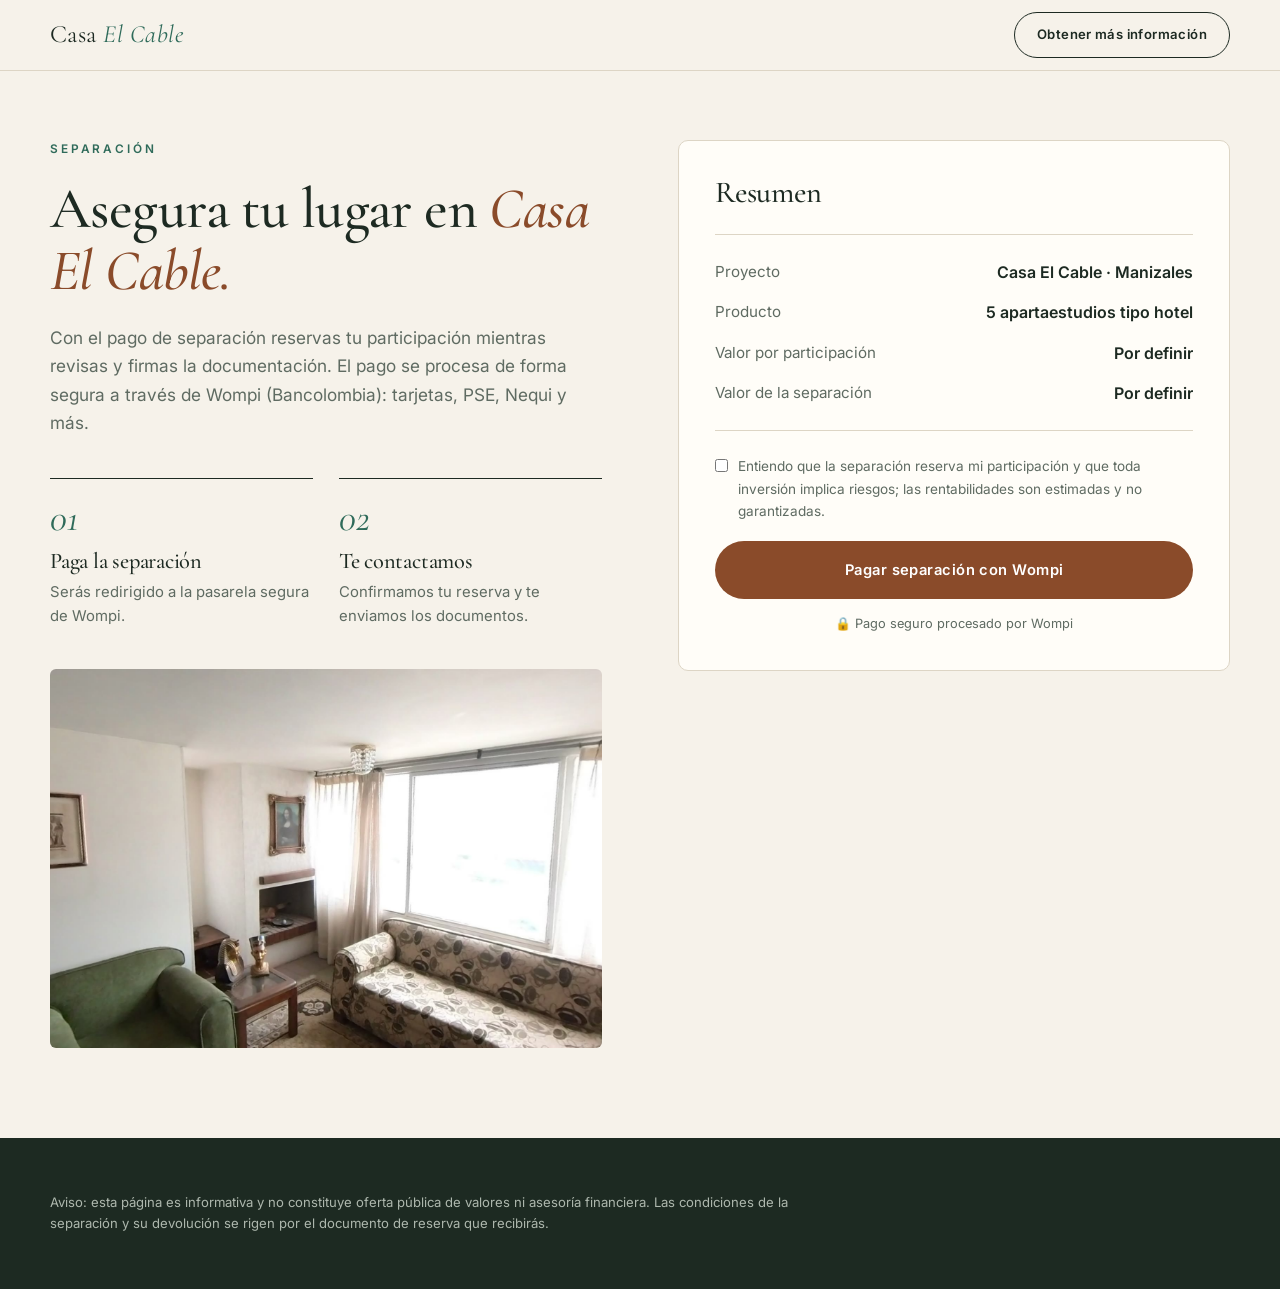
==== invertir.html @ 1d419dec "Landing Casa El Cable (Manizales): inversión colaborativa + estudio de mercado Airbnb Co-Authored-By" ====
<!DOCTYPE html>
<html lang="es">
<head>
<meta charset="utf-8">
<meta name="viewport" content="width=device-width,initial-scale=1">
<title>Separa tu participación · Casa El Cable</title>
<link rel="preconnect" href="https://fonts.googleapis.com">
<link rel="preconnect" href="https://fonts.gstatic.com" crossorigin>
<link href="https://fonts.googleapis.com/css2?family=Cormorant+Garamond:ital,wght@0,400;0,500;1,400;1,500&family=Inter:wght@400;500;600&display=swap" rel="stylesheet">
<link rel="stylesheet" href="styles.css">
</head>
<body>

<header class="nav solid">
  <div class="wrap">
    <a class="brand" href="index.html">Casa <span>El Cable</span></a>
    <a class="btn btn-dark btn-ghost" href="index.html#contacto">Obtener más información</a>
  </div>
</header>

<main class="checkout">
  <div class="wrap split" style="align-items:start">
    <div>
      <span class="eyebrow">Separación</span>
      <h2>Asegura tu lugar en <em>Casa El Cable.</em></h2>
      <p class="lead">Con el pago de separación reservas tu participación mientras revisas y firmas la documentación. El pago se procesa de forma segura a través de Wompi (Bancolombia): tarjetas, PSE, Nequi y más.</p>
      <ol class="steps" style="padding:0;grid-template-columns:1fr 1fr;margin-top:40px">
        <li><h3>Paga la separación</h3><p>Serás redirigido a la pasarela segura de Wompi.</p></li>
        <li><h3>Te contactamos</h3><p>Confirmamos tu reserva y te enviamos los documentos.</p></li>
      </ol>
      <div class="frame wide" style="margin-top:40px"><img src="assets/sala.jpg" alt="Sala de la casa"></div>
    </div>

    <aside class="summary">
      <h3 style="font-size:1.9rem">Resumen</h3>
      <dl>
        <dt>Proyecto</dt><dd>Casa El Cable · Manizales</dd>
        <dt>Producto</dt><dd>5 apartaestudios tipo hotel</dd>
        <dt>Valor por participación</dt><dd data-cfg="valorParticipacion"></dd>
        <dt>Valor de la separación</dt><dd data-cfg="valorSeparacion"></dd>
      </dl>
      <label class="check" style="margin-bottom:18px"><input type="checkbox" id="ok"> Entiendo que la separación reserva mi participación y que toda inversión implica riesgos; las rentabilidades son estimadas y no garantizadas.</label>
      <a class="btn btn-primary" id="pay" href="#">Pagar separación con Wompi</a>
      <div class="wompi-note">🔒 Pago seguro procesado por Wompi</div>
      <div class="msg" id="payMsg" style="margin-top:16px"></div>
    </aside>
  </div>
</main>

<footer style="margin-top:90px">
  <div class="wrap">
    <p>Aviso: esta página es informativa y no constituye oferta pública de valores ni asesoría financiera. Las condiciones de la separación y su devolución se rigen por el documento de reserva que recibirás.</p>
  </div>
</footer>

<script src="config.js"></script>
<script>
const C = window.ALAMEDA || {};
document.querySelectorAll('[data-cfg]').forEach(el=>{ el.textContent = C[el.dataset.cfg] ?? 'Por definir'; });
document.getElementById('pay').addEventListener('click',e=>{
  e.preventDefault();
  const msg=document.getElementById('payMsg'); msg.classList.add('on');
  if(!document.getElementById('ok').checked){ msg.textContent='Marca la casilla para continuar.'; return; }
  if(!C.wompiLink){ msg.textContent='Falta configurar el link de pago de Wompi en config.js (wompiLink).'; return; }
  location.href = C.wompiLink;
});
</script>
</body>
</html>
---- styles.css ----
:root{
  --cream:#f6f2ea; --paper:#fffdf8; --ink:#1d2a22; --muted:#5f6b62;
  --green:#8a4b2a; --green-dark:#33211a; --terra:#2f6b5a; --line:#ddd5c5;
  --serif:"Cormorant Garamond",Georgia,serif; --sans:"Inter",system-ui,sans-serif;
}
*{box-sizing:border-box;margin:0}
html{scroll-behavior:smooth}
body{font-family:var(--sans);color:var(--ink);background:var(--cream);line-height:1.65;-webkit-font-smoothing:antialiased}
img,video{display:block;max-width:100%}
a{color:inherit}
.wrap{width:min(1180px,100% - 40px);margin-inline:auto}
h1,h2,h3{font-family:var(--serif);font-weight:500;line-height:1.08;letter-spacing:-.01em}
h2{font-size:clamp(2.1rem,4.6vw,3.6rem)}
h2 em,h1 em{font-style:italic;color:var(--green)}
.eyebrow{font-size:.74rem;letter-spacing:.24em;text-transform:uppercase;color:var(--terra);font-weight:600;margin-bottom:18px;display:block}
.lead{font-size:1.08rem;color:var(--muted);max-width:60ch}
section{padding:clamp(70px,10vw,130px) 0}

/* Botones */
.btn{display:inline-flex;align-items:center;gap:10px;padding:16px 30px;border-radius:999px;font-weight:600;font-size:.92rem;letter-spacing:.03em;text-decoration:none;border:1px solid transparent;cursor:pointer;transition:.25s;font-family:var(--sans)}
.btn-primary{background:var(--green);color:#fff}
.btn-primary:hover{background:var(--green-dark);transform:translateY(-2px)}
.btn-ghost{border-color:currentColor;color:inherit;background:transparent}
.btn-ghost:hover{background:#fff;color:var(--ink);border-color:#fff}
.btn-dark{border-color:var(--ink)}
.btn-dark:hover{background:var(--ink);color:#fff;border-color:var(--ink)}

/* Nav */
.nav{position:fixed;inset:0 0 auto 0;z-index:50;padding:18px 0;color:#fff;transition:.3s}
.nav.solid{background:rgba(246,242,234,.94);backdrop-filter:blur(10px);color:var(--ink);box-shadow:0 1px 0 var(--line);padding:12px 0}
.nav .wrap{display:flex;align-items:center;justify-content:space-between;gap:20px}
.brand{font-family:var(--serif);font-size:1.55rem;text-decoration:none;letter-spacing:.02em}
.brand span{font-style:italic;color:var(--terra)}
.nav ul{display:flex;gap:30px;list-style:none;padding:0;font-size:.86rem}
.nav ul a{text-decoration:none;opacity:.9}
.nav ul a:hover{opacity:1;text-decoration:underline;text-underline-offset:6px}
.nav .btn{padding:11px 22px;font-size:.82rem}
@media(max-width:860px){.nav ul{display:none}}

/* Hero */
.hero{position:relative;min-height:100svh;display:flex;align-items:flex-end;color:#fff;padding:130px 0 clamp(50px,8vw,90px);overflow:hidden}
.hero-media{position:absolute;inset:0}
.hero-media img,.hero-media video{width:100%;height:100%;object-fit:cover}
.hero-media::after{content:"";position:absolute;inset:0;background:linear-gradient(90deg,rgba(15,25,18,.72) 0%,rgba(15,25,18,.35) 55%,rgba(15,25,18,.05) 100%),linear-gradient(180deg,rgba(15,25,18,.4) 0%,rgba(15,25,18,0) 30%,rgba(15,25,18,.7) 100%)}
.hero .wrap{position:relative}
.hero .eyebrow{color:#a8d8c6}
.hero h1{font-size:clamp(3rem,8.5vw,7rem);max-width:13ch}
.hero h1 em{color:#f1d9b8}
.hero p{max-width:54ch;margin:24px 0 34px;font-size:1.1rem;opacity:.92}
.cta{display:flex;flex-wrap:wrap;gap:14px}
.hero-facts{display:grid;grid-template-columns:repeat(4,auto);gap:clamp(20px,5vw,60px);margin-top:54px;padding-top:26px;border-top:1px solid rgba(255,255,255,.28);width:fit-content}
.hero-facts b{display:block;font-family:var(--serif);font-size:2.2rem;font-weight:500;line-height:1}
.hero-facts small{font-size:.74rem;letter-spacing:.14em;text-transform:uppercase;opacity:.8}
@media(max-width:640px){.hero-facts{grid-template-columns:repeat(2,auto)}}

/* Split */
.split{display:grid;grid-template-columns:1fr 1fr;gap:clamp(30px,6vw,90px);align-items:center}
.split.rev>:first-child{order:2}
.split p+p{margin-top:16px}
.split .lead{margin-top:22px}
.frame{position:relative}
.frame img,.frame video{width:100%;aspect-ratio:4/5;object-fit:cover;border-radius:220px 220px 6px 6px}
.frame.wide img,.frame.wide video{aspect-ratio:16/11;border-radius:6px}
@media(max-width:860px){.split{grid-template-columns:1fr}.split.rev>:first-child{order:0}}

/* Ubicación */
.dark{background:var(--green-dark);color:#f3efe4}
.dark h2 em{color:#f1d9b8}
.dark .lead{color:#d8cdc3}
.dark .eyebrow{color:#a8d8c6}
.cards{display:grid;grid-template-columns:repeat(3,1fr);gap:22px;margin-top:54px}
.card{border:1px solid rgba(255,255,255,.2);border-radius:8px;padding:32px 28px}
.card .n{font-family:var(--serif);font-style:italic;font-size:1.1rem;color:#a8d8c6}
.card h3{font-size:1.7rem;margin:10px 0 12px}
.card p{font-size:.95rem;color:#d8cdc3}
@media(max-width:860px){.cards{grid-template-columns:1fr}}

/* Apartamentos */
.units{display:grid;grid-template-columns:repeat(4,1fr);gap:0;margin-top:50px;border-top:1px solid var(--line);border-left:1px solid var(--line)}
.unit{padding:30px 26px;border-right:1px solid var(--line);border-bottom:1px solid var(--line);background:var(--paper)}
.unit svg{width:30px;height:30px;stroke:var(--green);fill:none;stroke-width:1.4;margin-bottom:16px}
.unit h3{font-size:1.45rem;margin-bottom:6px}
.unit p{font-size:.92rem;color:var(--muted)}
@media(max-width:860px){.units{grid-template-columns:1fr 1fr}}
@media(max-width:520px){.units{grid-template-columns:1fr}}

/* Galería */
.gallery{display:grid;grid-template-columns:repeat(12,1fr);gap:12px;margin-top:50px}
.gallery figure{position:relative;overflow:hidden;border-radius:6px;cursor:zoom-in;grid-column:span 4}
.gallery figure.w6{grid-column:span 6}.gallery figure.w8{grid-column:span 8}
.gallery img{width:100%;height:100%;aspect-ratio:16/10;object-fit:cover;transition:transform .7s}
.gallery figure:hover img{transform:scale(1.05)}
.gallery figcaption{position:absolute;left:14px;bottom:12px;color:#fff;font-size:.78rem;letter-spacing:.1em;text-transform:uppercase;text-shadow:0 1px 8px rgba(0,0,0,.7)}
@media(max-width:760px){.gallery figure,.gallery figure.w6,.gallery figure.w8{grid-column:span 12}}
.lightbox{position:fixed;inset:0;background:rgba(10,15,12,.94);display:none;place-items:center;z-index:100;padding:20px;cursor:zoom-out}
.lightbox.on{display:grid}
.lightbox img{max-height:92vh;border-radius:4px}

/* Inversión */
.figures{display:grid;grid-template-columns:repeat(3,1fr);gap:0;margin-top:50px;border:1px solid var(--line);border-radius:8px;overflow:hidden;background:var(--paper)}
.figures div{padding:34px 30px;border-right:1px solid var(--line);border-bottom:1px solid var(--line)}
.figures small{font-size:.72rem;letter-spacing:.16em;text-transform:uppercase;color:var(--muted)}
.figures b{display:block;font-family:var(--serif);font-weight:500;font-size:clamp(1.5rem,2.6vw,2.2rem);margin-top:8px;line-height:1.15}
.figures b.tbd{color:#a79f8f;font-style:italic}
@media(max-width:760px){.figures{grid-template-columns:1fr}}
.includes{display:grid;grid-template-columns:repeat(3,1fr);gap:26px;margin-top:40px}
.includes li{list-style:none;padding-left:30px;position:relative;font-size:.97rem}
.includes li::before{content:"";position:absolute;left:0;top:.55em;width:16px;height:1px;background:var(--terra)}
.includes b{display:block;font-family:var(--serif);font-size:1.35rem;font-weight:500}
@media(max-width:760px){.includes{grid-template-columns:1fr}}

/* Pasos */
.steps{display:grid;grid-template-columns:repeat(4,1fr);gap:26px;margin-top:50px;counter-reset:s}
.steps li{list-style:none;counter-increment:s;border-top:1px solid var(--ink);padding-top:20px}
.steps li::before{content:"0" counter(s);font-family:var(--serif);font-style:italic;font-size:2.4rem;color:var(--terra);display:block;line-height:1;margin-bottom:12px}
.steps h3{font-size:1.4rem;margin-bottom:6px}
.steps p{font-size:.93rem;color:var(--muted)}
@media(max-width:860px){.steps{grid-template-columns:1fr 1fr}}
@media(max-width:520px){.steps{grid-template-columns:1fr}}

/* Contacto */
.contact{background:var(--paper);border-top:1px solid var(--line)}
form{display:grid;gap:16px}
.row{display:grid;grid-template-columns:1fr 1fr;gap:16px}
@media(max-width:520px){.row{grid-template-columns:1fr}}
label{font-size:.76rem;letter-spacing:.12em;text-transform:uppercase;color:var(--muted);display:grid;gap:8px}
input,select,textarea{font:inherit;font-size:1rem;letter-spacing:0;text-transform:none;color:var(--ink);padding:14px 16px;border:1px solid var(--line);border-radius:6px;background:#fff;width:100%}
input:focus,select:focus,textarea:focus{outline:2px solid var(--green);outline-offset:1px;border-color:transparent}
.check{display:flex;gap:10px;align-items:flex-start;text-transform:none;letter-spacing:0;font-size:.85rem}
.check input{width:auto;margin-top:4px}
.note{font-size:.84rem;color:var(--muted)}
.msg{padding:14px 16px;border-radius:6px;background:#f3ece4;border:1px solid #e0d2c2;font-size:.92rem;display:none}
.msg.on{display:block}

/* Banda CTA */
.band{position:relative;color:#fff;text-align:center;padding:clamp(90px,14vw,170px) 0;overflow:hidden}
.band img{position:absolute;inset:0;width:100%;height:100%;object-fit:cover}
.band::after{content:"";position:absolute;inset:0;background:rgba(20,35,24,.72)}
.band .wrap{position:relative;z-index:1}
.band h2{max-width:18ch;margin:0 auto 30px}
.band h2 em{color:#f1d9b8}
.band .cta{justify-content:center}

footer{background:var(--ink);color:#aeb8ae;padding:54px 0;font-size:.82rem}
footer .brand{color:#fff;display:block;margin-bottom:14px}
footer p{max-width:95ch}
footer p+p{margin-top:10px}

/* Página de separación */
.checkout{padding-top:140px;min-height:100svh}
.summary{background:var(--paper);border:1px solid var(--line);border-radius:10px;padding:36px}
.summary dl{display:grid;grid-template-columns:1fr auto;gap:14px 20px;margin:24px 0;padding:24px 0;border-block:1px solid var(--line)}
.summary dt{color:var(--muted);font-size:.95rem}.summary dd{font-weight:600;text-align:right}
.summary .btn{width:100%;justify-content:center}
.wompi-note{display:flex;align-items:center;gap:8px;justify-content:center;margin-top:14px;font-size:.8rem;color:var(--muted)}

.reveal{opacity:0;transform:translateY(26px);transition:opacity .9s,transform .9s}
.reveal.in{opacity:1;transform:none}
@media(prefers-reduced-motion:reduce){.reveal{opacity:1;transform:none;transition:none}html{scroll-behavior:auto}}

/* Estudio de mercado */
.market table{width:100%;border-collapse:collapse;margin-top:40px;background:var(--paper);border:1px solid var(--line);border-radius:8px;overflow:hidden;font-size:.93rem}
.market th,.market td{padding:14px 18px;text-align:left;border-bottom:1px solid var(--line)}
.market th{font-size:.7rem;letter-spacing:.14em;text-transform:uppercase;color:var(--muted);font-weight:600}
.market td.num,.market th.num{text-align:right;white-space:nowrap;font-variant-numeric:tabular-nums}
.market tr:last-child td{border-bottom:0}
.market .scroll{overflow-x:auto}
.market h3{font-size:1.7rem;margin-top:64px}
.market .src{font-size:.82rem;color:var(--muted);margin-top:14px;max-width:95ch}
.market .src a{color:var(--green)}
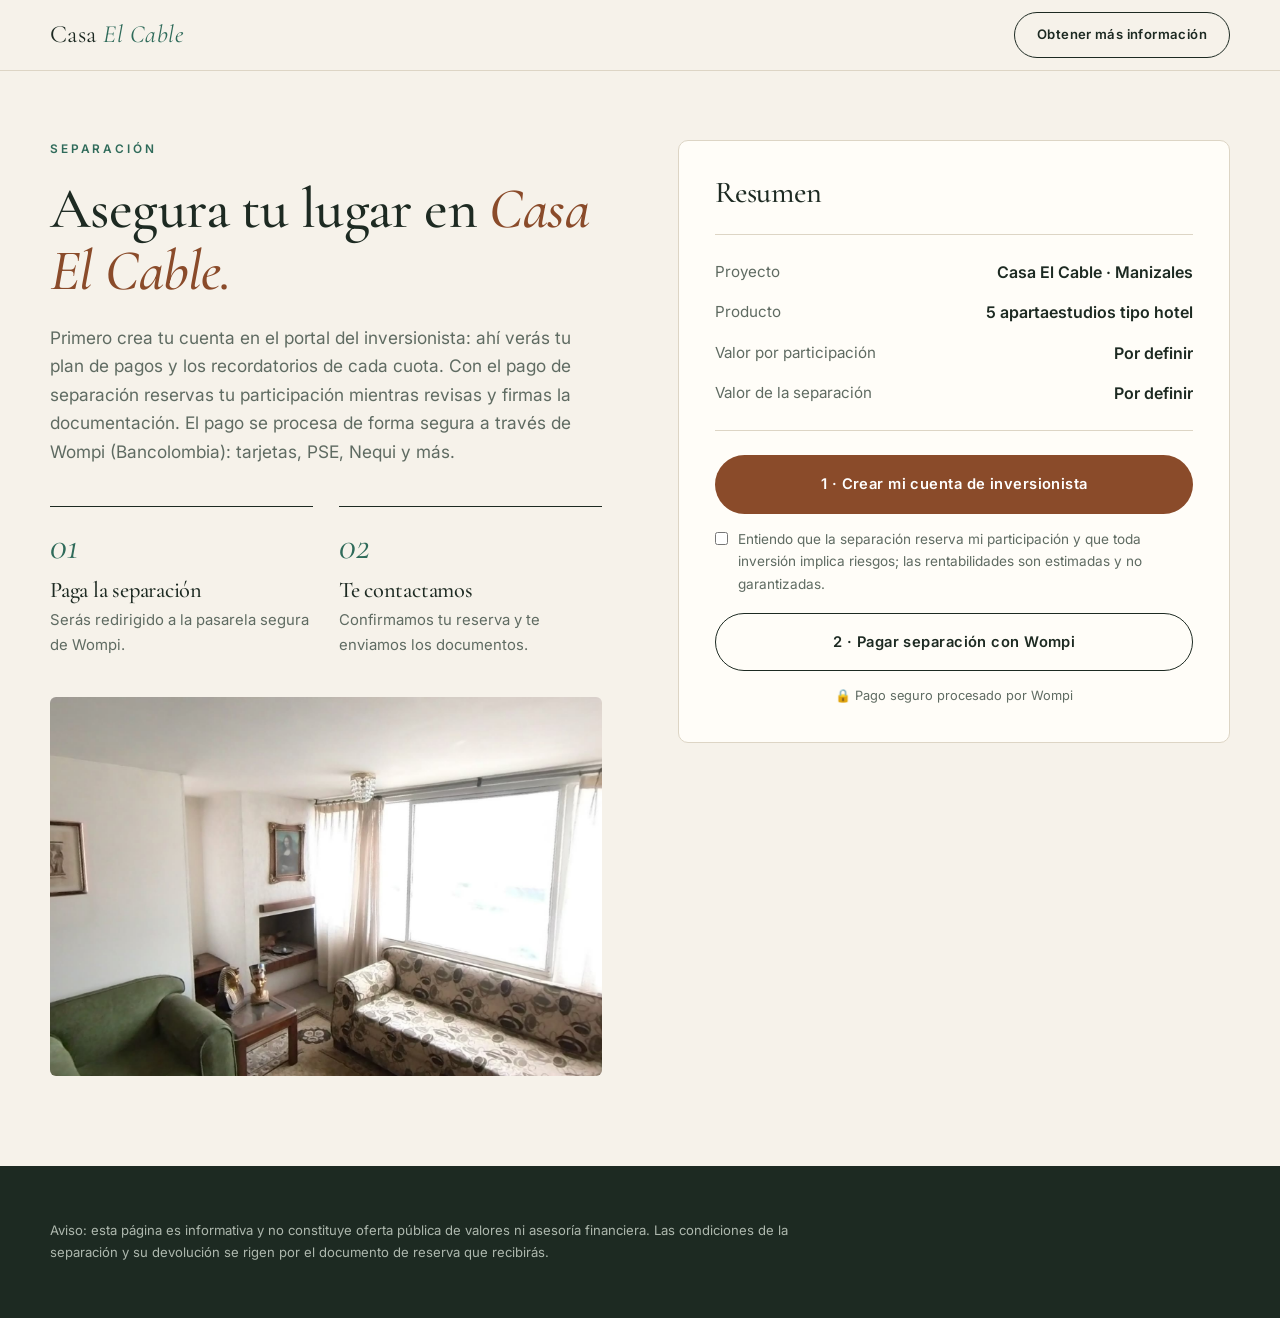
==== commit dee9e19b: "Formularios conectados al CRM y portal del inversionista Co-Authored-By: Claude Fable 5.1 <noreply@a" ====
--- a/invertir.html
+++ b/invertir.html
@@ -23,7 +23,7 @@
     <div>
       <span class="eyebrow">Separación</span>
       <h2>Asegura tu lugar en <em>Casa El Cable.</em></h2>
-      <p class="lead">Con el pago de separación reservas tu participación mientras revisas y firmas la documentación. El pago se procesa de forma segura a través de Wompi (Bancolombia): tarjetas, PSE, Nequi y más.</p>
+      <p class="lead">Primero crea tu cuenta en el portal del inversionista: ahí verás tu plan de pagos y los recordatorios de cada cuota. Con el pago de separación reservas tu participación mientras revisas y firmas la documentación. El pago se procesa de forma segura a través de Wompi (Bancolombia): tarjetas, PSE, Nequi y más.</p>
       <ol class="steps" style="padding:0;grid-template-columns:1fr 1fr;margin-top:40px">
         <li><h3>Paga la separación</h3><p>Serás redirigido a la pasarela segura de Wompi.</p></li>
         <li><h3>Te contactamos</h3><p>Confirmamos tu reserva y te enviamos los documentos.</p></li>
@@ -39,8 +39,9 @@
         <dt>Valor por participación</dt><dd data-cfg="valorParticipacion"></dd>
         <dt>Valor de la separación</dt><dd data-cfg="valorSeparacion"></dd>
       </dl>
+      <a class="btn btn-primary" data-portal href="#" target="_blank" rel="noopener" style="margin-bottom:14px">1 · Crear mi cuenta de inversionista</a>
       <label class="check" style="margin-bottom:18px"><input type="checkbox" id="ok"> Entiendo que la separación reserva mi participación y que toda inversión implica riesgos; las rentabilidades son estimadas y no garantizadas.</label>
-      <a class="btn btn-primary" id="pay" href="#">Pagar separación con Wompi</a>
+      <a class="btn btn-ghost btn-dark" id="pay" href="#">2 · Pagar separación con Wompi</a>
       <div class="wompi-note">🔒 Pago seguro procesado por Wompi</div>
       <div class="msg" id="payMsg" style="margin-top:16px"></div>
     </aside>
@@ -65,5 +66,6 @@
   location.href = C.wompiLink;
 });
 </script>
+<script type="module" src="site.js"></script>
 </body>
 </html>
